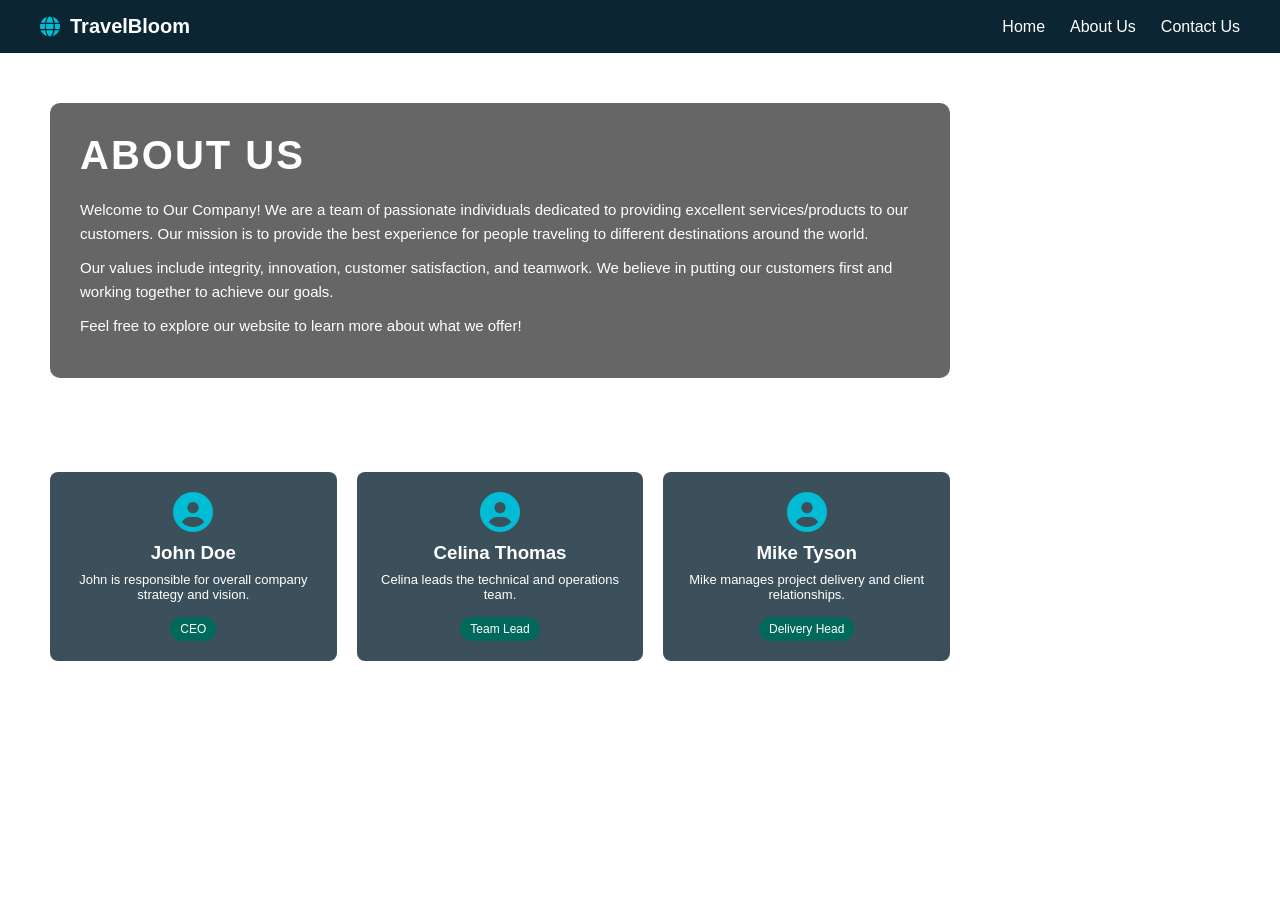
==== about.html @ 99e7d928 "Final submission" ====
<!DOCTYPE html>
<html lang="en">
<head>
    <meta charset="UTF-8">
    <meta name="viewport" content="width=device-width, initial-scale=1.0">
    <title>About Us - TravelBloom</title>
    <link rel="stylesheet" href="https://cdnjs.cloudflare.com/ajax/libs/font-awesome/6.4.0/css/all.min.css">
    <style>
        * { margin: 0; padding: 0; box-sizing: border-box; font-family: Arial, sans-serif; }
        body {
            background-image: url('https://images.unsplash.com/photo-1496442226666-8d4d0e62e6e9?q=80&w=1920&auto=format&fit=crop');
            background-size: cover; background-position: center; min-height: 100vh; color: #fff;
        }
        nav { display: flex; justify-content: space-between; align-items: center; background-color: #0b2533; padding: 15px 40px; }
        .logo { display: flex; align-items: center; font-weight: bold; font-size: 20px; color: #fff; }
        .logo i { margin-right: 10px; color: #00bcd4; }
        .nav-links { list-style: none; display: flex; gap: 25px; }
        .nav-links a { text-decoration: none; color: #fff; font-size: 16px; }
        .nav-links a:hover { color: #00bcd4; }
        
        .about-container { padding: 50px; max-width: 1000px; }
        .about-section { background: rgba(0, 0, 0, 0.6); padding: 30px; border-radius: 10px; margin-bottom: 40px; }
        .about-section h1 { font-size: 40px; margin-bottom: 20px; letter-spacing: 2px; }
        .about-section p { font-size: 15px; line-height: 1.6; margin-bottom: 10px; }

        .team-container { display: flex; gap: 20px; justify-content: space-between; }
        .team-card { background: rgba(11, 37, 51, 0.8); padding: 20px; border-radius: 8px; text-align: center; flex: 1; }
        .team-card i { font-size: 40px; margin-bottom: 10px; color: #00bcd4; }
        .team-card h3 { margin-bottom: 8px; }
        .team-card p { font-size: 13px; margin-bottom: 15px; }
        .team-role { background: #00695c; padding: 5px 10px; border-radius: 15px; font-size: 12px; display: inline-block; }
    </style>
</head>
<body>
    <nav>
        <div class="logo"><i class="fa-solid fa-globe"></i> TravelBloom</div>
        <ul class="nav-links">
            <li><a href="travel_recommendation.html">Home</a></li>
            <li><a href="about.html">About Us</a></li>
            <li><a href="contact.html">Contact Us</a></li>
        </ul>
    </nav>

    <div class="about-container">
        <div class="about-section">
            <h1>ABOUT US</h1>
            <p>Welcome to Our Company! We are a team of passionate individuals dedicated to providing excellent services/products to our customers. Our mission is to provide the best experience for people traveling to different destinations around the world.</p>
            <p>Our values include integrity, innovation, customer satisfaction, and teamwork. We believe in putting our customers first and working together to achieve our goals.</p>
            <p>Feel free to explore our website to learn more about what we offer!</p>
        </div>

        <h2 style="margin-bottom: 20px; font-size: 30px;">Our Team</h2>
        <div class="team-container">
            <div class="team-card">
                <i class="fa-solid fa-user-circle"></i>
                <h3>John Doe</h3>
                <p>John is responsible for overall company strategy and vision.</p>
                <span class="team-role">CEO</span>
            </div>
            <div class="team-card">
                <i class="fa-solid fa-user-circle"></i>
                <h3>Celina Thomas</h3>
                <p>Celina leads the technical and operations team.</p>
                <span class="team-role">Team Lead</span>
            </div>
            <div class="team-card">
                <i class="fa-solid fa-user-circle"></i>
                <h3>Mike Tyson</h3>
                <p>Mike manages project delivery and client relationships.</p>
                <span class="team-role">Delivery Head</span>
            </div>
        </div>
    </div>
</body>
</html>
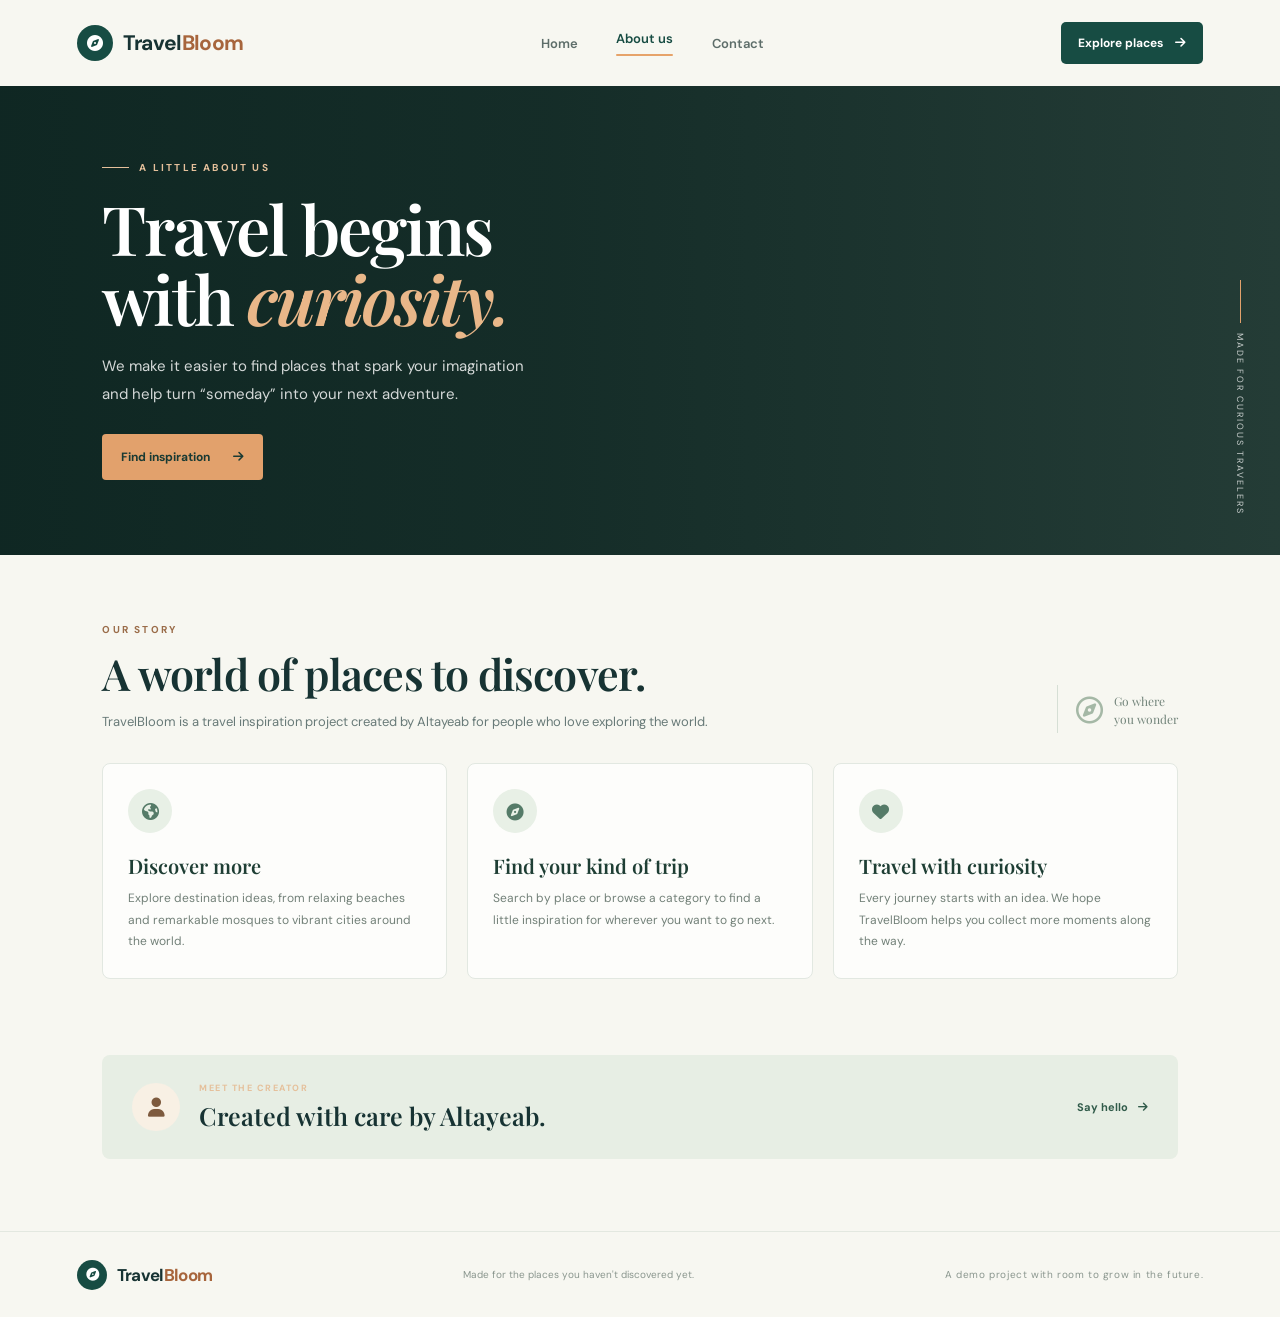
==== commit 1956cf82: "Refresh TravelBloom pages and recommendations" ====
--- a/about.html
+++ b/about.html
@@ -1,75 +1,99 @@
 <!DOCTYPE html>
 <html lang="en">
 <head>
-    <meta charset="UTF-8">
-    <meta name="viewport" content="width=device-width, initial-scale=1.0">
-    <title>About Us - TravelBloom</title>
-    <link rel="stylesheet" href="https://cdnjs.cloudflare.com/ajax/libs/font-awesome/6.4.0/css/all.min.css">
-    <style>
-        * { margin: 0; padding: 0; box-sizing: border-box; font-family: Arial, sans-serif; }
-        body {
-            background-image: url('https://images.unsplash.com/photo-1496442226666-8d4d0e62e6e9?q=80&w=1920&auto=format&fit=crop');
-            background-size: cover; background-position: center; min-height: 100vh; color: #fff;
-        }
-        nav { display: flex; justify-content: space-between; align-items: center; background-color: #0b2533; padding: 15px 40px; }
-        .logo { display: flex; align-items: center; font-weight: bold; font-size: 20px; color: #fff; }
-        .logo i { margin-right: 10px; color: #00bcd4; }
-        .nav-links { list-style: none; display: flex; gap: 25px; }
-        .nav-links a { text-decoration: none; color: #fff; font-size: 16px; }
-        .nav-links a:hover { color: #00bcd4; }
-        
-        .about-container { padding: 50px; max-width: 1000px; }
-        .about-section { background: rgba(0, 0, 0, 0.6); padding: 30px; border-radius: 10px; margin-bottom: 40px; }
-        .about-section h1 { font-size: 40px; margin-bottom: 20px; letter-spacing: 2px; }
-        .about-section p { font-size: 15px; line-height: 1.6; margin-bottom: 10px; }
-
-        .team-container { display: flex; gap: 20px; justify-content: space-between; }
-        .team-card { background: rgba(11, 37, 51, 0.8); padding: 20px; border-radius: 8px; text-align: center; flex: 1; }
-        .team-card i { font-size: 40px; margin-bottom: 10px; color: #00bcd4; }
-        .team-card h3 { margin-bottom: 8px; }
-        .team-card p { font-size: 13px; margin-bottom: 15px; }
-        .team-role { background: #00695c; padding: 5px 10px; border-radius: 15px; font-size: 12px; display: inline-block; }
-    </style>
+  <meta charset="UTF-8">
+  <meta name="viewport" content="width=device-width, initial-scale=1.0">
+  <meta name="theme-color" content="#102a2a">
+  <meta name="description" content="Learn about TravelBloom, a travel inspiration project created by Altayeab.">
+  <title>About us — TravelBloom</title>
+  <link rel="preconnect" href="https://fonts.googleapis.com">
+  <link rel="preconnect" href="https://fonts.gstatic.com" crossorigin>
+  <link href="https://fonts.googleapis.com/css2?family=DM+Sans:wght@400;500;600;700&family=Playfair+Display:wght@600;700&display=swap" rel="stylesheet">
+  <link rel="stylesheet" href="style.css">
+  <link rel="stylesheet" href="https://cdnjs.cloudflare.com/ajax/libs/font-awesome/6.5.2/css/all.min.css">
 </head>
 <body>
-    <nav>
-        <div class="logo"><i class="fa-solid fa-globe"></i> TravelBloom</div>
-        <ul class="nav-links">
-            <li><a href="travel_recommendation.html">Home</a></li>
-            <li><a href="about.html">About Us</a></li>
-            <li><a href="contact.html">Contact Us</a></li>
-        </ul>
-    </nav>
+  <div class="page-shell">
+    <header class="site-header">
+      <a class="brand" href="index.html" aria-label="TravelBloom home">
+        <span class="brand-mark"><i class="fa-solid fa-compass"></i></span>
+        <span>Travel<span class="brand-accent">Bloom</span></span>
+      </a>
+      <button class="menu-toggle" id="menuToggle" type="button" aria-label="Toggle navigation" aria-expanded="false">
+        <i class="fa-solid fa-bars"></i>
+      </button>
+      <nav class="main-nav" id="mainNav" aria-label="Main navigation">
+        <a class="nav-link" href="index.html">Home</a>
+        <a class="nav-link active" href="about.html" aria-current="page">About us</a>
+        <a class="nav-link" href="contact.html">Contact</a>
+      </nav>
+      <a class="header-cta" href="index.html#discover">Explore places <i class="fa-solid fa-arrow-right"></i></a>
+    </header>
 
-    <div class="about-container">
-        <div class="about-section">
-            <h1>ABOUT US</h1>
-            <p>Welcome to Our Company! We are a team of passionate individuals dedicated to providing excellent services/products to our customers. Our mission is to provide the best experience for people traveling to different destinations around the world.</p>
-            <p>Our values include integrity, innovation, customer satisfaction, and teamwork. We believe in putting our customers first and working together to achieve our goals.</p>
-            <p>Feel free to explore our website to learn more about what we offer!</p>
+    <main>
+      <section class="hero page-hero" aria-labelledby="aboutTitle">
+        <div class="hero-overlay"></div>
+        <div class="hero-content">
+          <p class="eyebrow"><span class="eyebrow-line"></span> A LITTLE ABOUT US</p>
+          <h1 id="aboutTitle">Travel begins<br>with <em>curiosity.</em></h1>
+          <p class="hero-copy">We make it easier to find places that spark your imagination and help turn “someday” into your next adventure.</p>
+          <a class="primary-button" href="index.html#discover">Find inspiration <i class="fa-solid fa-arrow-right"></i></a>
+        </div>
+        <div class="hero-side-label"><span></span> MADE FOR CURIOUS TRAVELERS</div>
+      </section>
+
+      <section class="discovery-section about-content" aria-labelledby="storyTitle">
+        <div class="section-heading">
+          <div>
+            <p class="eyebrow eyebrow-dark">OUR STORY</p>
+            <h2 id="storyTitle">A world of places to discover.</h2>
+            <p class="section-subtitle">TravelBloom is a travel inspiration project created by Altayeab for people who love exploring the world.</p>
+          </div>
+          <div class="heading-stamp"><i class="fa-regular fa-compass"></i><span>Go where<br>you wonder</span></div>
         </div>
 
-        <h2 style="margin-bottom: 20px; font-size: 30px;">Our Team</h2>
-        <div class="team-container">
-            <div class="team-card">
-                <i class="fa-solid fa-user-circle"></i>
-                <h3>John Doe</h3>
-                <p>John is responsible for overall company strategy and vision.</p>
-                <span class="team-role">CEO</span>
-            </div>
-            <div class="team-card">
-                <i class="fa-solid fa-user-circle"></i>
-                <h3>Celina Thomas</h3>
-                <p>Celina leads the technical and operations team.</p>
-                <span class="team-role">Team Lead</span>
-            </div>
-            <div class="team-card">
-                <i class="fa-solid fa-user-circle"></i>
-                <h3>Mike Tyson</h3>
-                <p>Mike manages project delivery and client relationships.</p>
-                <span class="team-role">Delivery Head</span>
-            </div>
+        <div class="about-grid">
+          <article class="about-card">
+            <span class="about-card-icon"><i class="fa-solid fa-earth-americas"></i></span>
+            <h3>Discover more</h3>
+            <p>Explore destination ideas, from relaxing beaches and remarkable mosques to vibrant cities around the world.</p>
+          </article>
+          <article class="about-card">
+            <span class="about-card-icon"><i class="fa-solid fa-compass"></i></span>
+            <h3>Find your kind of trip</h3>
+            <p>Search by place or browse a category to find a little inspiration for wherever you want to go next.</p>
+          </article>
+          <article class="about-card">
+            <span class="about-card-icon"><i class="fa-solid fa-heart"></i></span>
+            <h3>Travel with curiosity</h3>
+            <p>Every journey starts with an idea. We hope TravelBloom helps you collect more moments along the way.</p>
+          </article>
         </div>
-    </div>
+      </section>
+
+      <section class="inspiration-strip about-founder" aria-label="About the creator">
+        <div class="strip-icon"><i class="fa-solid fa-user"></i></div>
+        <div><p class="eyebrow">MEET THE CREATOR</p><h2>Created with care by Altayeab.</h2></div>
+        <a href="contact.html">Say hello <i class="fa-solid fa-arrow-right"></i></a>
+      </section>
+    </main>
+
+    <footer class="site-footer">
+      <a class="brand footer-brand" href="index.html"><span class="brand-mark"><i class="fa-solid fa-compass"></i></span><span>Travel<span class="brand-accent">Bloom</span></span></a>
+      <p>Made for the places you haven't discovered yet.</p>
+      <span class="footer-credit">A demo project with room to grow in the future.</span>
+    </footer>
+  </div>
+  <script>
+    const menuToggle = document.getElementById("menuToggle");
+    const mainNav = document.getElementById("mainNav");
+    menuToggle.addEventListener("click", () => {
+      const isOpen = mainNav.classList.toggle("is-open");
+      menuToggle.setAttribute("aria-expanded", String(isOpen));
+      menuToggle.innerHTML = isOpen
+        ? '<i class="fa-solid fa-xmark"></i>'
+        : '<i class="fa-solid fa-bars"></i>';
+    });
+  </script>
 </body>
-</html>+</html>
--- a/style.css
+++ b/style.css
@@ -0,0 +1,203 @@
+/* TravelBloom UI refresh — responsive styles */
+:root {
+  --ink: #173333;
+  --muted: #687a78;
+  --green: #174c43;
+  --green-dark: #102f2b;
+  --mint: #d9e9dc;
+  --orange: #e6a36a;
+  --paper: #f7f7f1;
+  --white: #ffffff;
+  --border: #e2e8e1;
+  --shadow: 0 18px 55px rgba(20, 48, 43, .10);
+}
+* { box-sizing: border-box; }
+html { scroll-behavior: smooth; }
+body {
+  margin: 0;
+  color: var(--ink);
+  background: var(--paper);
+  font-family: "DM Sans", Arial, sans-serif;
+  -webkit-font-smoothing: antialiased;
+}
+a { color: inherit; text-decoration: none; }
+button, input { font: inherit; }
+button, a { -webkit-tap-highlight-color: transparent; }
+button:focus-visible, a:focus-visible, input:focus-visible { outline: 3px solid #e6a36a; outline-offset: 3px; }
+.page-shell { width: min(1440px, 100%); margin: 0 auto; overflow: hidden; background: var(--paper); }
+.site-header {
+  min-height: 86px; padding: 0 clamp(22px, 6vw, 88px); display: flex; align-items: center;
+  justify-content: space-between; gap: 28px; background: rgba(247, 247, 241, .97);
+}
+.brand { display: inline-flex; align-items: center; gap: 10px; font-weight: 700; font-size: 21px; letter-spacing: -.7px; white-space: nowrap; }
+.brand-mark { display: grid; place-items: center; width: 36px; height: 36px; border-radius: 50%; color: white; background: var(--green); font-size: 16px; }
+.brand-accent { color: #a7653c; }
+.main-nav { display: flex; align-items: center; gap: clamp(18px, 3vw, 40px); }
+.nav-link { color: #5d6d69; font-size: 13px; font-weight: 600; transition: color .2s; }
+.nav-link:hover, .nav-link.active { color: var(--green); }
+.nav-link.active::after { content: ""; display: block; height: 2px; margin-top: 7px; background: var(--orange); border-radius: 2px; }
+.header-cta { display: inline-flex; align-items: center; gap: 12px; background: var(--green); color: white; padding: 13px 17px; border-radius: 5px; font-size: 12px; font-weight: 700; transition: background .2s, transform .2s; }
+.header-cta:hover, .primary-button:hover, .search-button:hover { background: #236657; transform: translateY(-1px); }
+.menu-toggle { display: none; border: 0; background: transparent; color: var(--ink); font-size: 21px; cursor: pointer; }
+
+.hero {
+  min-height: 590px; position: relative; display: flex; align-items: center; padding: 75px clamp(22px, 8vw, 118px);
+  color: white; isolation: isolate; background: #263e38 url("https://images.unsplash.com/photo-1476514525535-07fb3b4ae5f1?auto=format&fit=crop&w=2200&q=85") center 53%/cover no-repeat;
+}
+.hero-overlay { position: absolute; inset: 0; z-index: -1; background: linear-gradient(90deg, rgba(12, 36, 32, .88) 0%, rgba(12, 36, 32, .66) 43%, rgba(12, 36, 32, .08) 100%); }
+.hero-content { max-width: 620px; position: relative; z-index: 1; }
+.eyebrow { display: flex; align-items: center; gap: 10px; margin: 0 0 19px; color: #e5c09b; font-size: 10px; font-weight: 700; letter-spacing: 2.2px; }
+.eyebrow-line { display: inline-block; width: 27px; height: 1px; background: #e5c09b; }
+.hero h1 { margin: 0; font-family: "Playfair Display", Georgia, serif; font-size: clamp(48px, 6.4vw, 82px); line-height: 1.03; letter-spacing: -2px; font-weight: 600; }
+.hero h1 em { color: #e9b789; font-weight: 600; }
+.hero-copy { max-width: 445px; margin: 24px 0 29px; color: rgba(255,255,255,.82); font-size: 15px; line-height: 1.85; }
+.primary-button { display: inline-flex; align-items: center; gap: 23px; padding: 15px 19px; border-radius: 4px; background: #e2a16c; color: #193a33; font-size: 12px; font-weight: 700; transition: .2s; }
+.primary-button:hover { background: #f0b47e; color: #193a33; }
+.hero-note { display: flex; align-items: center; gap: 12px; margin-top: 47px; }
+.note-icon { display: grid; place-items: center; width: 39px; height: 39px; border: 1px solid rgba(255,255,255,.4); border-radius: 50%; color: #e9b789; }
+.hero-note strong, .hero-note small { display: block; }
+.hero-note strong { font-size: 11px; letter-spacing: .2px; }
+.hero-note small { margin-top: 4px; color: rgba(255,255,255,.68); font-size: 10px; }
+.hero-side-label { position: absolute; right: 34px; bottom: 40px; display: flex; align-items: center; gap: 10px; color: rgba(255,255,255,.75); font-size: 9px; letter-spacing: 2px; writing-mode: vertical-rl; }
+.hero-side-label span { width: 1px; height: 43px; background: #e2a16c; }
+
+.discovery-section { padding: 78px clamp(22px, 8vw, 118px) 76px; }
+.section-heading { display: flex; align-items: end; justify-content: space-between; gap: 24px; margin-bottom: 30px; }
+.eyebrow-dark { color: #9a6c49; margin-bottom: 12px; }
+.section-heading h2 { margin: 0; font-family: "Playfair Display", Georgia, serif; font-size: clamp(30px, 4vw, 43px); line-height: 1.2; letter-spacing: -.8px; font-weight: 600; }
+.section-subtitle { margin: 12px 0 0; color: var(--muted); font-size: 13px; line-height: 1.7; }
+.heading-stamp { display: flex; align-items: center; gap: 11px; color: #a5b8a6; padding: 8px 0 5px 18px; border-left: 1px solid #d6dfd5; }
+.heading-stamp i { font-size: 27px; }
+.heading-stamp span { color: #73857b; font-family: "Playfair Display", Georgia, serif; font-size: 12px; line-height: 1.45; }
+
+.search-panel { display: flex; gap: 10px; padding: 10px; background: white; border: 1px solid var(--border); border-radius: 8px; box-shadow: 0 8px 26px rgba(27, 55, 47, .045); }
+.search-field { flex: 1; display: flex; align-items: center; gap: 13px; min-width: 0; padding: 0 13px; color: #7d9187; }
+.search-field i { font-size: 16px; }
+.search-field input { width: 100%; min-width: 0; padding: 13px 0; color: var(--ink); border: 0; outline: 0; background: transparent; font-size: 13px; }
+.search-field input::placeholder { color: #98a49e; }
+.search-button, .clear-button { display: inline-flex; align-items: center; justify-content: center; gap: 15px; border: 0; border-radius: 5px; cursor: pointer; font-size: 12px; font-weight: 700; transition: .2s; }
+.search-button { padding: 0 21px; color: white; background: var(--green); }
+.clear-button { padding: 0 15px; color: #64766d; background: #eff3ed; }
+.clear-button:hover { background: #e3eae2; }
+.quick-searches { display: flex; align-items: center; flex-wrap: wrap; gap: 9px; margin: 18px 0 28px; color: #8b9890; font-size: 11px; }
+.search-chip { display: inline-flex; align-items: center; gap: 7px; border: 1px solid #dce5dc; border-radius: 30px; background: transparent; color: #526b5e; padding: 8px 12px; font-size: 11px; cursor: pointer; transition: .2s; }
+.search-chip:hover { border-color: #a8c4ae; background: #eaf1e8; color: var(--green); }
+.results-area { min-height: 80px; }
+.results-message { display: flex; align-items: center; gap: 16px; padding: 23px; border: 1px dashed #d2ded2; border-radius: 8px; color: #456256; background: rgba(255,255,255,.45); }
+.message-icon { display: grid; place-items: center; flex: 0 0 44px; height: 44px; border-radius: 50%; background: #e8f0e6; color: #63816e; font-size: 17px; }
+.results-message strong { font-family: "Playfair Display", Georgia, serif; font-size: 17px; font-weight: 600; }
+.results-message p { margin: 6px 0 0; color: #7c8c82; font-size: 12px; line-height: 1.6; }
+.results-container { display: block; }
+.results-grid { display: grid; grid-template-columns: repeat(3, minmax(0, 1fr)); gap: 22px; }
+.destination-card { overflow: hidden; min-width: 0; border: 1px solid #e1e7df; border-radius: 8px; background: white; box-shadow: 0 8px 26px rgba(27, 55, 47, .04); transition: transform .22s, box-shadow .22s; animation: cardIn .35s ease both; }
+.destination-card:hover { transform: translateY(-5px); box-shadow: var(--shadow); }
+.destination-image-wrap { position: relative; height: 210px; overflow: hidden; background: #dfe8df; }
+.destination-image { width: 100%; height: 100%; display: block; object-fit: cover; transition: transform .5s; }
+.destination-card:hover .destination-image { transform: scale(1.04); }
+.destination-tag { position: absolute; left: 13px; top: 13px; padding: 7px 10px; border-radius: 20px; color: #23473b; background: rgba(255,255,255,.92); font-size: 9px; font-weight: 700; letter-spacing: .5px; }
+.destination-copy { padding: 18px 18px 20px; }
+.destination-copy h3 { margin: 0 0 9px; color: #1e3e34; font-family: "Playfair Display", Georgia, serif; font-size: 21px; font-weight: 600; }
+.destination-copy p { margin: 0; color: #728078; font-size: 12px; line-height: 1.75; }
+.results-count { margin: 0 0 16px; color: #74867a; font-size: 12px; }
+.error-message { border: 1px solid #f0d5c6; background: #fff7f2; color: #8c5337; }
+.loading-message { color: #657d70; }
+
+.inspiration-strip { display: flex; align-items: center; gap: 19px; margin: 0 clamp(22px, 8vw, 118px) 72px; padding: 27px 30px; border-radius: 8px; background: #e7eee4; }
+.strip-icon { display: grid; place-items: center; flex: 0 0 48px; width: 48px; height: 48px; border-radius: 50%; color: #7d5a3e; background: #f8f0e4; font-size: 19px; }
+.inspiration-strip .eyebrow { margin: 0 0 5px; font-size: 9px; letter-spacing: 1.5px; }
+.inspiration-strip h2 { margin: 0; font-family: "Playfair Display", Georgia, serif; font-size: clamp(18px, 2.2vw, 25px); font-weight: 600; }
+.inspiration-strip > a { display: inline-flex; align-items: center; gap: 10px; margin-left: auto; white-space: nowrap; color: #315b4a; font-size: 11px; font-weight: 700; }
+.inspiration-strip > a:hover { color: #a7653c; }
+.site-footer { display: flex; align-items: center; justify-content: space-between; gap: 20px; padding: 26px clamp(22px, 6vw, 88px); border-top: 1px solid #e3e8e0; }
+.footer-brand { font-size: 17px; }
+.footer-brand .brand-mark { width: 30px; height: 30px; font-size: 13px; }
+.site-footer p, .footer-credit { color: #8a968e; font-size: 10px; }
+.footer-credit { letter-spacing: .6px; }
+
+.page-hero { min-height: 390px; }
+.page-hero .hero-content { max-width: 650px; }
+.page-hero h1 { font-size: clamp(45px, 5.5vw, 68px); }
+.page-hero .hero-copy { margin: 20px 0 25px; }
+.about-content, .contact-content { padding-top: 68px; }
+.about-grid { display: grid; grid-template-columns: repeat(3, minmax(0, 1fr)); gap: 20px; }
+.about-card, .contact-note {
+  padding: 25px; border: 1px solid var(--border); border-radius: 8px; background: rgba(255,255,255,.72);
+}
+.about-card-icon { display: grid; place-items: center; width: 44px; height: 44px; border-radius: 50%; color: #557b68; background: #e8f0e6; font-size: 17px; }
+.about-card h3, .contact-note h3 {
+  margin: 19px 0 9px; color: #1e3e34; font-family: "Playfair Display", Georgia, serif; font-size: 20px; font-weight: 600;
+}
+.about-card p, .contact-note > p { margin: 0; color: #728078; font-size: 12px; line-height: 1.8; }
+.about-founder { margin-top: 0; }
+.contact-layout { display: grid; grid-template-columns: minmax(220px, .8fr) minmax(0, 1.2fr); gap: 24px; align-items: start; }
+.contact-note { padding: 30px; }
+.contact-note h3 { margin-top: 17px; }
+.contact-detail { display: flex; align-items: flex-start; gap: 11px; margin-top: 21px; color: #687a78; font-size: 11px; line-height: 1.65; }
+.contact-detail i { width: 16px; margin-top: 2px; color: #9a6c49; text-align: center; }
+.contact-form { display: grid; gap: 17px; padding: 28px; border: 1px solid var(--border); border-radius: 8px; background: white; box-shadow: 0 8px 26px rgba(27, 55, 47, .045); }
+.form-field { display: grid; gap: 8px; }
+.form-field label { color: #486257; font-size: 11px; font-weight: 700; }
+.form-field input, .form-field textarea {
+  width: 100%; padding: 12px 13px; border: 1px solid #dce5dc; border-radius: 5px; color: var(--ink); background: #fcfdfa; font: inherit; font-size: 12px;
+}
+.form-field textarea { min-height: 130px; resize: vertical; line-height: 1.65; }
+.form-field input::placeholder, .form-field textarea::placeholder { color: #98a49e; }
+.form-note { margin: -3px 0 0; color: #8a7662; font-size: 10px; line-height: 1.6; }
+.contact-submit { min-height: 45px; justify-self: start; }
+.form-status { margin: 0; padding: 12px 14px; border-radius: 5px; color: #79513b; background: #fbf2e9; font-size: 11px; line-height: 1.6; }
+
+.visually-hidden { position: absolute; width: 1px; height: 1px; padding: 0; margin: -1px; overflow: hidden; clip: rect(0,0,0,0); white-space: nowrap; border: 0; }
+@keyframes cardIn { from { opacity: 0; transform: translateY(8px); } to { opacity: 1; transform: translateY(0); } }
+
+@media (max-width: 900px) {
+  .site-header { gap: 17px; }
+  .main-nav { gap: 17px; }
+  .header-cta { padding: 12px; }
+  .hero { min-height: 560px; }
+  .results-grid { grid-template-columns: repeat(2, minmax(0, 1fr)); }
+  .destination-image-wrap { height: 190px; }
+  .contact-layout { grid-template-columns: minmax(0, .85fr) minmax(0, 1.15fr); gap: 16px; }
+  .contact-note, .contact-form { padding: 22px; }
+}
+@media (max-width: 680px) {
+  .site-header { min-height: 72px; flex-wrap: wrap; padding: 0 20px; }
+  .brand { font-size: 19px; }
+  .menu-toggle { display: block; margin-left: auto; }
+  .header-cta { display: none; }
+  .main-nav { display: none; order: 3; width: 100%; padding: 0 0 17px; }
+  .main-nav.is-open { display: flex; }
+  .nav-link.active::after { margin-top: 4px; }
+  .hero { min-height: 590px; padding: 63px 24px; background-position: 58% center; }
+  .page-hero { min-height: 460px; }
+  .page-hero .hero-content { max-width: 100%; }
+  .about-content, .contact-content { padding-top: 55px; }
+  .about-grid, .contact-layout { grid-template-columns: 1fr; }
+  .about-grid { gap: 13px; }
+  .about-card { padding: 22px; }
+  .contact-note, .contact-form { padding: 22px; }
+  .contact-submit { width: 100%; }
+  .hero-overlay { background: linear-gradient(90deg, rgba(12, 36, 32, .88), rgba(12, 36, 32, .48)); }
+  .hero h1 { font-size: clamp(46px, 12vw, 67px); letter-spacing: -1.5px; }
+  .hero-copy { font-size: 14px; }
+  .hero-note { margin-top: 35px; }
+  .hero-side-label { display: none; }
+  .discovery-section { padding: 55px 20px; }
+  .section-heading { align-items: start; }
+  .heading-stamp { display: none; }
+  .search-panel { flex-wrap: wrap; gap: 8px; padding: 9px; }
+  .search-field { flex-basis: 100%; padding: 0 10px; }
+  .search-field input { padding: 12px 0; }
+  .search-button { flex: 1; min-height: 44px; }
+  .clear-button { min-height: 44px; }
+  .results-grid { grid-template-columns: 1fr; gap: 16px; }
+  .destination-image-wrap { height: 220px; }
+  .inspiration-strip { align-items: flex-start; flex-wrap: wrap; margin: 0 20px 48px; padding: 22px; }
+  .strip-icon { flex-basis: 42px; width: 42px; height: 42px; }
+  .inspiration-strip > div:nth-child(2) { flex: 1; min-width: 170px; }
+  .inspiration-strip > a { margin-left: 61px; }
+  .site-footer { flex-wrap: wrap; padding: 23px 20px; }
+  .site-footer p { order: 3; flex-basis: 100%; margin: 0; }
+}
+@media (prefers-reduced-motion: reduce) {
+  *, *::before, *::after { scroll-behavior: auto !important; animation-duration: .01ms !important; animation-iteration-count: 1 !important; transition-duration: .01ms !important; }
+}
